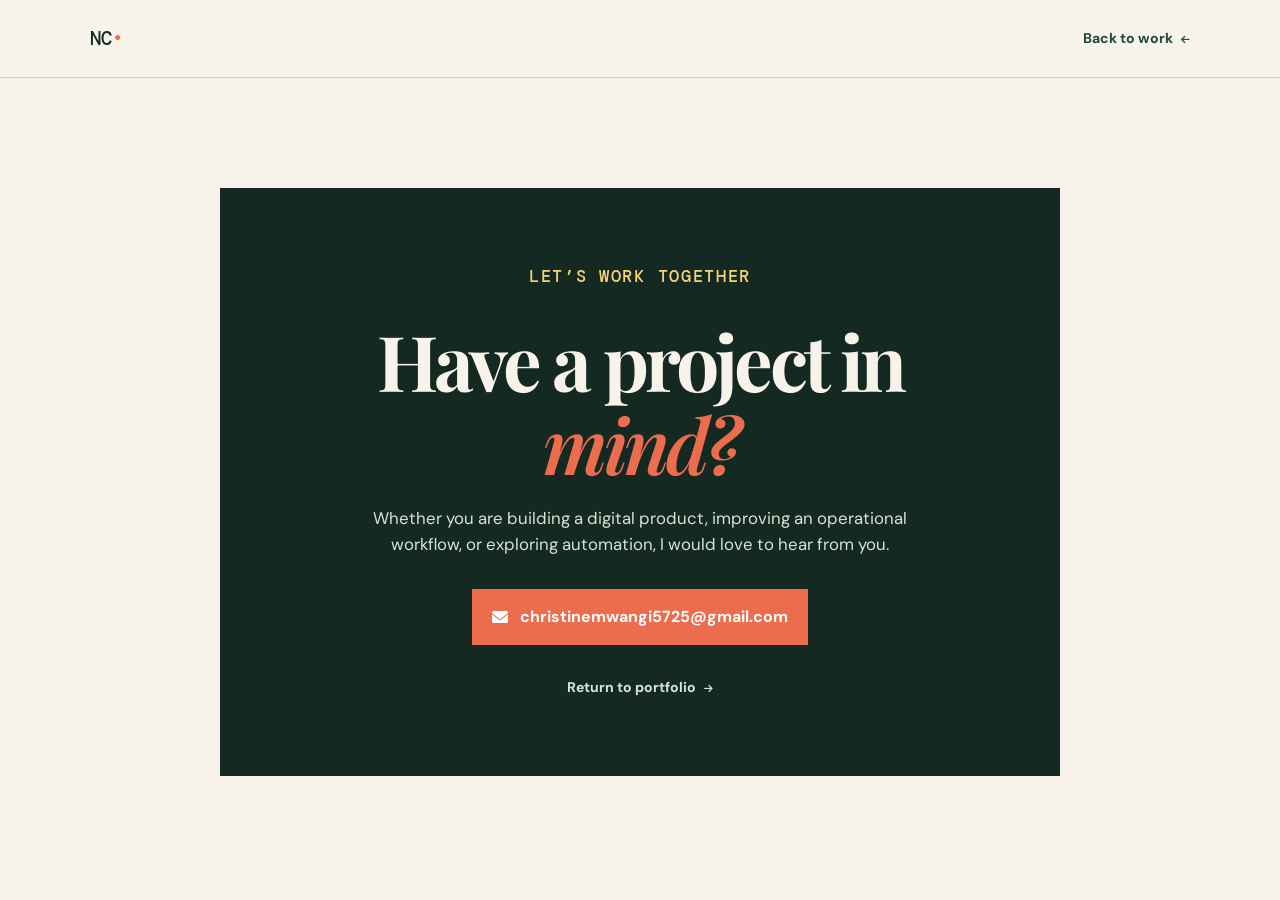
==== contact.html @ 2300c169 "feat: add contact page and update navigation links" ====
<!doctype html>
<html lang="en">
<head>
  <meta charset="utf-8">
  <meta name="viewport" content="width=device-width,initial-scale=1">
  <meta name="description" content="Contact Nyakio Christine, software engineer and automation developer.">
  <title>Contact | Nyakio Christine</title>
  <link rel="preconnect" href="https://fonts.googleapis.com">
  <link rel="preconnect" href="https://fonts.gstatic.com" crossorigin>
  <link href="https://fonts.googleapis.com/css2?family=DM+Mono:wght@400;500&family=DM+Sans:wght@400;500;600;700&family=Playfair+Display:ital,wght@0,600;0,700;1,600&display=swap" rel="stylesheet">
  <link rel="stylesheet" href="https://cdnjs.cloudflare.com/ajax/libs/font-awesome/6.0.0/css/all.min.css">
  <link rel="stylesheet" href="index.css">
</head>
<body>
  <nav class="navbar" aria-label="Main navigation"><a class="logo" href="index.html#home">NC<span>•</span></a><a href="index.html#projects" class="text-link">Back to work <i class="fas fa-arrow-left"></i></a></nav>
  <main class="contact-page"><section class="contact-panel"><p class="case-kicker">Let’s work together</p><h1>Have a project in <em>mind?</em></h1><p>Whether you are building a digital product, improving an operational workflow, or exploring automation, I would love to hear from you.</p><a class="contact-email" href="mailto:christinemwangi5725@gmail.com"><i class="fas fa-envelope"></i> christinemwangi5725@gmail.com</a><a class="text-link" href="index.html#home">Return to portfolio <i class="fas fa-arrow-right"></i></a></section></main>
</body>
</html>
---- index.css ----
.hero-mark > img{width:100%;height:100%;object-fit:cover;display:block;border-radius:50%;border:1px solid var(--line)}
.project-pair{display:grid;grid-template-columns:1fr;gap:2rem;margin-top:2rem}
.project-pair .feature-project{margin-top:0;display:grid}
.project-pair .feature-project:first-child{order:2}
.project-pair .feature-project:last-child{order:1}
.project-pair .project-art{min-height:360px}
.image-gallery{display:grid;grid-template-columns:repeat(3,minmax(0,1fr));gap:.35rem;padding:.75rem;background:#eef3ed}
.image-gallery img{width:100%;height:100%;min-width:0;object-fit:contain;display:block;background:#fff}
.slideshow{padding:0;background:#e8eee6;position:relative;display:flex;align-items:center;justify-content:center;aspect-ratio:16/10;min-height:0;height:auto}
.slideshow>img{width:100%;height:100%;object-fit:cover;padding:0;display:block}
.slide-button{position:absolute;top:50%;transform:translateY(-50%);width:2.5rem;height:2.5rem;border:0;border-radius:50%;background:rgba(21,41,35,.88);color:#fff;cursor:pointer;z-index:2}
.slide-button:hover{background:var(--coral)}
.slide-button.previous{left:1rem}.slide-button.next{right:1rem}
.slide-count{position:absolute;right:1rem;bottom:1rem;background:rgba(21,41,35,.88);color:#fff;padding:.35rem .55rem;font:500 .7rem var(--mono);z-index:2}
@media(max-width:950px){.project-pair{grid-template-columns:1fr}}
:root{--ink:#152923;--pine:#21483e;--moss:#9eb584;--cream:#f7f3ea;--paper:#fffdf8;--coral:#eb6d4d;--line:rgba(21,41,35,.16);--mono:'DM Mono',monospace}*{box-sizing:border-box;margin:0}html{scroll-behavior:smooth}body{background:var(--cream);color:var(--ink);font-family:'DM Sans',sans-serif;line-height:1.55}.navbar{height:78px;padding:0 7vw;display:flex;align-items:center;justify-content:space-between;border-bottom:1px solid var(--line);background:rgba(247,243,234,.94);backdrop-filter:blur(12px);position:fixed;inset:0 0 auto;z-index:10}.logo{font-family:var(--mono);font-size:1.2rem;font-weight:500;color:var(--ink);text-decoration:none}.logo span{color:var(--coral)}.nav-links{display:flex;gap:1.8rem;list-style:none}.nav-links a{color:var(--ink);font-size:.84rem;text-decoration:none}.nav-links a:hover,.text-link:hover{color:var(--coral)}.menu-btn{display:none;background:none;border:0;font-size:1.1rem;color:var(--ink)}.hero{min-height:100vh;padding:10rem 10vw 5rem;display:grid;grid-template-columns:1.2fr .8fr;gap:4rem;align-items:center;overflow:hidden}.eyebrow,.section-kicker,.project-number{font:500 .7rem var(--mono);letter-spacing:.09em}.eyebrow{display:flex;gap:.7rem;align-items:center;color:var(--pine);margin-bottom:1.5rem}.eyebrow span{width:22px;height:1px;background:var(--coral)}h1,h2,h3{line-height:1.08}h1,h2{font-family:'Playfair Display',serif}h1{max-width:760px;font-size:clamp(3.2rem,7vw,6.5rem);letter-spacing:-.055em}em{font-weight:600;color:var(--coral)}.intro{font-size:1.08rem;max-width:580px;margin:2rem 0;color:#40534e}.hero-btns{display:flex;align-items:center;gap:1.5rem;flex-wrap:wrap}.btn{display:inline-flex;gap:.8rem;align-items:center;background:var(--pine);color:white;padding:1rem 1.25rem;text-decoration:none;font-weight:600;font-size:.88rem;transition:.25s}.btn:hover{background:var(--coral);transform:translateY(-2px)}.text-link{color:var(--pine);font-weight:700;font-size:.88rem;text-decoration:none}.text-link i{font-size:.7em;margin-left:.35rem}.hero-mark{aspect-ratio:1;position:relative;max-width:410px;width:100%;justify-self:end;background:var(--pine);border-radius:52% 48% 42% 58% / 45% 42% 58% 55%;overflow:hidden;color:var(--cream)}.hero-mark p{position:absolute;top:35px;right:38px;font:1.3rem var(--mono);line-height:1.1;z-index:1}.hero-mark p span{font-size:.55rem;letter-spacing:.16em}.orb{position:absolute;border-radius:50%}.orb-one{width:71%;height:71%;background:var(--moss);left:-16%;bottom:-20%}.orb-two{width:36%;height:36%;background:var(--coral);right:10%;bottom:15%}.section-shell{padding:8rem 10vw}.about{background:var(--ink);color:var(--cream)}.section-kicker{color:var(--coral);margin-bottom:2rem}.about-grid{display:grid;grid-template-columns:1.2fr .8fr;gap:5rem;align-items:end}.about h2,.skills h2,.work-top h2,.writing h2,.contact h2{font-size:clamp(2.3rem,4.5vw,4.5rem);letter-spacing:-.045em}.about-grid p{font-size:1.08rem;color:#c6d0c8}.skills{background:var(--paper)}.skills>h2{max-width:720px;margin-bottom:3rem}.skills-grid{display:grid;grid-template-columns:repeat(3,1fr);border-top:1px solid var(--line)}.skill-card{padding:2.5rem 2rem 1rem;border-right:1px solid var(--line);min-height:245px}.skill-card:first-child{padding-left:0}.skill-card:last-child{border:0}.skill-card span{font:500 .7rem var(--mono);color:var(--coral)}.skill-card h3{font-size:1.25rem;margin:3.2rem 0 1rem}.skill-card p,.work-top>p,.writing-card p,.contact>div>p{color:#53635d}.work-top{display:flex;justify-content:space-between;align-items:end;margin-bottom:3rem}.work-top>p{max-width:270px;font-size:.9rem}.feature-project{display:grid;grid-template-columns:1.15fr .85fr;background:var(--paper);border:1px solid var(--line)}.project-art{min-height:460px;background:#d8e4c4;position:relative;overflow:hidden;padding:1.5rem;font:500 .64rem var(--mono);letter-spacing:.1em}.art-title{position:absolute;left:10%;bottom:8%;font:clamp(3rem,6vw,5.6rem)/.78 'Playfair Display',serif;letter-spacing:-.08em;color:var(--pine);z-index:2}.book{position:absolute;bottom:0;box-shadow:8px 1px 0 rgba(21,41,35,.14)}.book-a{left:38%;width:19%;height:60%;background:var(--coral);transform:rotate(-11deg)}.book-b{left:59%;width:18%;height:72%;background:#f7d377;transform:rotate(8deg)}.art-sun{width:115px;height:115px;background:var(--paper);border-radius:50%;position:absolute;right:11%;top:14%}.project-copy{padding:3.5rem;display:flex;flex-direction:column;align-items:flex-start;justify-content:center}.project-copy h3{font:clamp(2.2rem,4vw,3.8rem) 'Playfair Display',serif;letter-spacing:-.05em;margin:1.2rem 0}.project-copy>p:not(.project-number):not(.status){font-size:1.05rem;color:#4a5d56}.tags{display:flex;gap:.45rem;flex-wrap:wrap;margin:2rem 0}.tags span{padding:.45rem .65rem;background:#e8efe1;color:var(--pine);font:500 .68rem var(--mono)}.status{padding-top:1.3rem;border-top:1px solid var(--line);font-size:.8rem;color:#62736c}.status i{color:var(--coral);margin-right:.35rem}.writing{background:#edf0e6;display:grid;grid-template-columns:1.15fr .85fr;gap:4rem;align-items:center}.writing-card{background:var(--paper);padding:2.5rem;border-bottom:4px solid var(--coral)}.writing-card>i{color:var(--coral);font-size:1.3rem}.writing-card h3{font-size:1.45rem;margin:2.5rem 0 .8rem}.writing-card .text-link{display:block;margin-top:1.8rem}.contact{padding:8rem 10vw;background:var(--pine);text-align:center;color:var(--cream)}.contact>div{max-width:700px;margin:auto}.contact h2{margin-bottom:1.5rem}.contact>div>p{color:#d9e3d4;margin:auto auto 2rem;max-width:530px}.contact .btn{background:var(--coral)}.contact .btn:hover{background:var(--paper);color:var(--pine)}.copy-email{display:block;margin:2rem auto 0;background:none;border:0;color:#d9e3d4;font:500 .75rem var(--mono);cursor:pointer}.copy-email i{margin-left:.4rem}#copyMessage{display:block;height:1.2rem;margin-top:.5rem;color:#f7d377;font-size:.8rem}footer{padding:2rem 7vw;display:flex;justify-content:space-between;align-items:center;color:#607069;font-size:.8rem}footer div{display:flex;gap:1rem}footer a{color:var(--ink)}
@media(max-width:750px){.navbar{padding:0 6vw}.menu-btn{display:block}.nav-links{display:none;position:absolute;top:77px;left:0;right:0;background:var(--paper);padding:1.5rem 6vw;flex-direction:column;gap:1rem;border-bottom:1px solid var(--line)}.nav-links.active{display:flex}.hero{grid-template-columns:1fr;padding:8rem 7vw 4rem;gap:3rem}.hero-mark{justify-self:start;width:260px}.section-shell,.contact{padding:5.5rem 7vw}.about-grid,.writing,.feature-project{grid-template-columns:1fr;gap:2rem}.work-top{display:block}.work-top>p{margin-top:1.2rem}.skills-grid{grid-template-columns:1fr}.skill-card,.skill-card:first-child{padding:1.8rem 0;border-right:0;border-bottom:1px solid var(--line);min-height:0}.skill-card:last-child{border-bottom:0}.skill-card h3{margin:1.3rem 0 .7rem}.project-art{min-height:360px}.project-copy{padding:2.2rem}.writing-card{padding:2rem}footer{padding:1.5rem 7vw;gap:1rem;flex-wrap:wrap}}
.project-art.slideshow{min-height:0;height:auto;aspect-ratio:16 / 10;align-self:start;padding:0}
.project-art.slideshow > img{height:100%;object-fit:contain;padding:1rem;background:#e8eee6}
.about-grid div p + p{margin-top:1.15rem}
.hero{padding:8rem 8vw 3.5rem}
.hero h1{font-size:clamp(2.8rem,5.5vw,5.5rem)}
.section-shell{padding:5rem 8vw}
.hero{padding:6.5rem 8vw 3rem}
@media(max-width:750px){.section-shell{padding:4rem 7vw}.hero{padding:6rem 7vw 2.5rem}.hero h1{font-size:clamp(2.8rem,12vw,4rem)}}
.her-ai-project{margin-bottom:2rem}.her-ai-art{padding:0;min-height:0;align-self:stretch;background:#e8eee6}.her-ai-art img{width:100%;height:100%;min-height:410px;display:block;object-fit:cover}.project-number{margin:0;color:var(--coral);font:500 .7rem var(--mono);letter-spacing:.09em;text-transform:uppercase}.project-outcome{margin:-.6rem 0 1.8rem;padding-top:1rem;border-top:1px solid var(--line);font-size:.91rem!important;line-height:1.55}.project-outcome strong{color:var(--pine)}
@media(max-width:750px){.her-ai-art img{min-height:0;aspect-ratio:16/10}.her-ai-project{margin-bottom:1.5rem}}
.projects{padding-top:3.75rem;padding-bottom:3.75rem}.projects .work-top{margin-bottom:2rem}.projects .work-top h2{font-size:clamp(2.2rem,3.8vw,3.7rem)}.projects .project-copy{padding:2.75rem}.projects .project-copy h3{font-size:clamp(1.9rem,3.2vw,3rem);margin:.9rem 0}.projects .project-copy>p:not(.project-number):not(.status){font-size:.98rem}.projects .tags{margin:1.5rem 0}
@media(max-width:750px){.projects{padding-top:3rem;padding-bottom:3rem}.projects .work-top{margin-bottom:1.5rem}.projects .project-copy{padding:2rem}}
.more-projects>h2{max-width:none;font-size:clamp(2rem,3.25vw,3.35rem);white-space:nowrap}.projects .project-copy{padding:2.1rem 2.35rem}.projects .project-copy h3{font-size:clamp(1.7rem,2.45vw,2.4rem);margin:.65rem 0}.projects .project-copy>p:not(.project-number):not(.status){font-size:.92rem;line-height:1.5}.projects .tags{margin:1.1rem 0}.her-ai-art img{min-height:340px}.projects .project-outcome{margin:-.25rem 0 1.2rem;padding-top:.75rem;font-size:.84rem!important}
@media(max-width:750px){.more-projects>h2{white-space:normal;font-size:clamp(2rem,9vw,3rem)}.projects .project-copy{padding:1.7rem}.her-ai-art img{min-height:0}}
.zuri-project{margin-bottom:2rem}.zuri-art{padding:0;min-height:0;align-self:stretch;background:#e8eee6}.zuri-art img{width:100%;height:100%;min-height:340px;display:block;object-fit:cover;object-position:center}
.case-study{padding:8rem 8vw 5rem}.case-hero{display:grid;grid-template-columns:.9fr 1.1fr;gap:4rem;align-items:end;margin-bottom:5rem}.case-kicker{color:var(--coral);font:500 .72rem var(--mono);letter-spacing:.1em;text-transform:uppercase}.case-hero h1{font-size:clamp(3rem,6vw,5.8rem);margin:.8rem 0 1.4rem}.case-lede{max-width:600px;font-size:1.13rem;color:#40534e}.case-hero img{width:100%;display:block;border:1px solid var(--line)}.case-overview{display:grid;grid-template-columns:repeat(3,1fr);border-top:1px solid var(--line);border-bottom:1px solid var(--line);margin-bottom:5rem}.case-overview div{padding:1.5rem 1.3rem;border-right:1px solid var(--line)}.case-overview div:first-child{padding-left:0}.case-overview div:last-child{border:0}.case-overview span{display:block;color:var(--coral);font:500 .68rem var(--mono);letter-spacing:.08em;text-transform:uppercase;margin-bottom:.45rem}.case-overview p{color:#40534e}.case-section{margin:0 auto 5rem;max-width:1100px}.case-section h2{font:clamp(2.2rem,4vw,4rem) 'Playfair Display',serif;letter-spacing:-.05em;margin-bottom:1.2rem}.case-section>p{max-width:700px;color:#40534e;font-size:1.05rem}.workflow{display:grid;grid-template-columns:repeat(5,1fr);gap:0;margin-top:2.3rem}.workflow div{padding:1.35rem 1.1rem;border:1px solid var(--line);margin-left:-1px;background:var(--paper)}.workflow span{display:block;color:var(--coral);font:500 .7rem var(--mono);margin-bottom:.75rem}.workflow h3{font-size:1rem}.case-gallery{display:grid;grid-template-columns:repeat(2,1fr);gap:1.25rem;margin-top:2.2rem}.case-shot{background:var(--paper);border:1px solid var(--line)}.case-shot.wide{grid-column:1/-1}.case-shot img{width:100%;display:block}.case-shot figcaption{padding:1rem 1.1rem;color:#40534e;font-size:.88rem}.case-shot strong{display:block;color:var(--ink);margin-bottom:.18rem}.case-note{background:var(--ink);color:var(--cream);padding:2.5rem;max-width:1100px;margin:0 auto}.case-note h2{font:clamp(2rem,3.6vw,3.5rem) 'Playfair Display',serif;margin-bottom:.8rem}.case-note p{max-width:750px;color:#d9e3d4}.case-back{display:inline-block;margin-top:1.5rem;color:var(--cream)}
@media(max-width:750px){.zuri-art img{min-height:0;aspect-ratio:16/10}.case-study{padding:6rem 7vw 3rem}.case-hero{grid-template-columns:1fr;gap:2rem;margin-bottom:3.5rem}.case-overview{grid-template-columns:1fr;margin-bottom:3.5rem}.case-overview div,.case-overview div:first-child{padding:1rem 0;border-right:0;border-bottom:1px solid var(--line)}.case-overview div:last-child{border-bottom:0}.workflow{grid-template-columns:1fr}.workflow div{margin-top:-1px;margin-left:0}.case-gallery{grid-template-columns:1fr}.case-shot.wide{grid-column:auto}.case-section{margin-bottom:3.5rem}.case-note{padding:2rem}}
.case-study{padding:6rem 8vw 3.75rem}.case-hero{gap:3rem;margin-bottom:3.5rem}.case-hero h1{font-size:clamp(2.6rem,4.8vw,4.5rem);margin:.55rem 0 1rem}.case-lede{font-size:1rem;line-height:1.5}.case-overview{margin-bottom:3.5rem}.case-overview div{padding:1.15rem 1rem}.case-section{margin-bottom:3.5rem}.case-section h2{font-size:clamp(1.9rem,3.2vw,3rem);margin-bottom:.85rem}.case-section>p{font-size:.98rem;line-height:1.5}.workflow{margin-top:1.6rem}.workflow div{padding:1rem .85rem}.workflow span{margin-bottom:.5rem}.workflow h3{font-size:.92rem}.case-gallery{gap:1rem;margin-top:1.6rem}.case-shot figcaption{padding:.75rem .9rem;font-size:.82rem}.case-note{padding:2rem}.case-note h2{font-size:clamp(1.8rem,3vw,2.7rem)}
@media(max-width:750px){.case-study{padding:5rem 7vw 2.5rem}.case-hero{gap:1.5rem;margin-bottom:2.75rem}.case-hero h1{font-size:clamp(2.45rem,11vw,3.5rem)}.case-overview,.case-section{margin-bottom:2.75rem}.case-note{padding:1.6rem}}
.case-detail-grid{display:grid;grid-template-columns:repeat(3,1fr);gap:1rem;margin-top:1.6rem}.case-detail-grid article{padding:1.2rem;background:var(--paper);border:1px solid var(--line)}.case-detail-grid span{color:var(--coral);font:500 .68rem var(--mono);letter-spacing:.08em;text-transform:uppercase}.case-detail-grid h3{font-size:1.03rem;margin:.65rem 0 .55rem}.case-detail-grid p,.case-caption{color:#40534e;font-size:.88rem;line-height:1.5}.case-detail-grid code{font:500 .8rem var(--mono);color:var(--pine)}.case-caption{margin-top:1rem;max-width:850px}
@media(max-width:750px){.case-detail-grid{grid-template-columns:1fr}.case-detail-grid article{padding:1rem}}
.tech-stack{grid-template-columns:repeat(4,1fr)}
@media(max-width:950px){.tech-stack{grid-template-columns:repeat(2,1fr)}}
@media(max-width:750px){.tech-stack{grid-template-columns:1fr}}
.contact-page{min-height:100vh;display:grid;place-items:center;padding:8rem 8vw 4rem}.contact-panel{width:min(100%,840px);padding:clamp(2rem,6vw,5rem);background:var(--ink);color:var(--cream);text-align:center}.contact-panel .case-kicker{color:#f7d377}.contact-panel h1{font-size:clamp(2.8rem,6vw,5rem);letter-spacing:-.05em;margin:.7rem auto 1.25rem;max-width:700px}.contact-panel p{max-width:540px;margin:0 auto 2rem;color:#d9e3d4;font-size:1.05rem}.contact-email{display:inline-flex;align-items:center;gap:.7rem;background:var(--coral);color:#fff;padding:1rem 1.25rem;text-decoration:none;font-weight:700;word-break:break-all}.contact-email:hover{background:var(--paper);color:var(--pine)}.contact-page .text-link{display:block;margin-top:2rem;color:#d9e3d4}
@media(max-width:750px){.contact-page{padding:6rem 7vw 2.5rem}.contact-panel{padding:2.5rem 1.5rem}.contact-panel p{font-size:.98rem}}
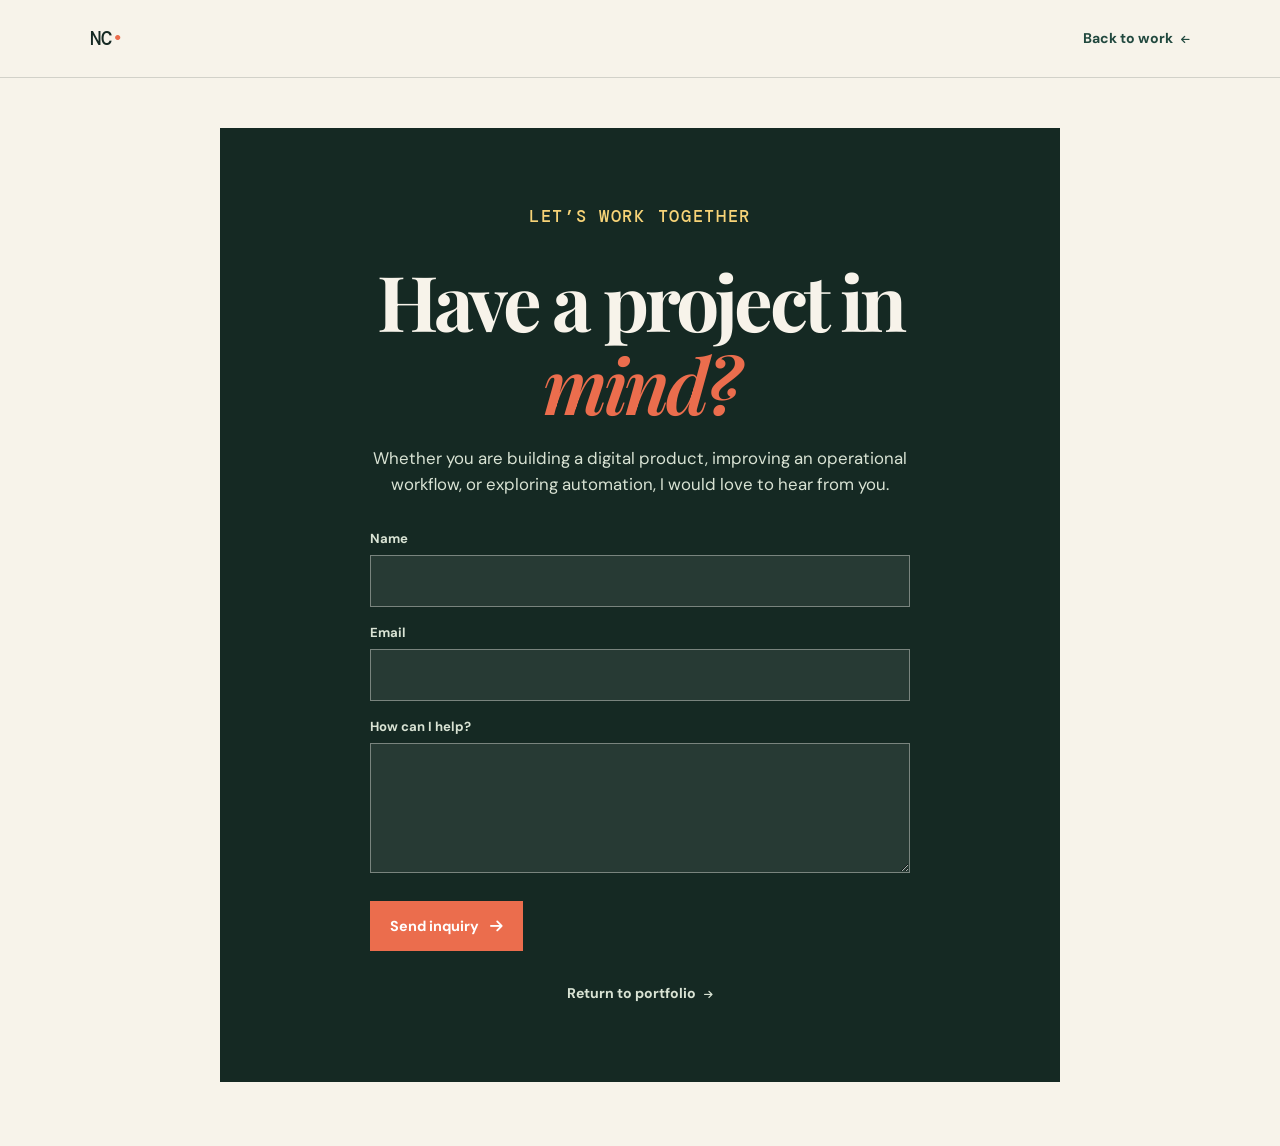
==== commit a688b501: "feat: enhance contact page with form and update footer link" ====
--- a/contact.html
+++ b/contact.html
@@ -13,6 +13,6 @@
 </head>
 <body>
   <nav class="navbar" aria-label="Main navigation"><a class="logo" href="index.html#home">NC<span>•</span></a><a href="index.html#projects" class="text-link">Back to work <i class="fas fa-arrow-left"></i></a></nav>
-  <main class="contact-page"><section class="contact-panel"><p class="case-kicker">Let’s work together</p><h1>Have a project in <em>mind?</em></h1><p>Whether you are building a digital product, improving an operational workflow, or exploring automation, I would love to hear from you.</p><a class="contact-email" href="mailto:christinemwangi5725@gmail.com"><i class="fas fa-envelope"></i> christinemwangi5725@gmail.com</a><a class="text-link" href="index.html#home">Return to portfolio <i class="fas fa-arrow-right"></i></a></section></main>
+  <main class="contact-page"><section class="contact-panel"><p class="case-kicker">Let’s work together</p><h1>Have a project in <em>mind?</em></h1><p>Whether you are building a digital product, improving an operational workflow, or exploring automation, I would love to hear from you.</p><form class="contact-form" action="https://formspree.io/f/mgaaayog" method="post"><input type="hidden" name="_subject" value="New portfolio inquiry"><label for="name">Name</label><input id="name" name="name" type="text" autocomplete="name" required maxlength="100"><label for="email">Email</label><input id="email" name="email" type="email" autocomplete="email" required maxlength="254"><label for="message">How can I help?</label><textarea id="message" name="message" required maxlength="5000"></textarea><div class="website-field" aria-hidden="true"><label for="website">Website</label><input id="website" name="website" type="text" tabindex="-1" autocomplete="off"></div><button class="contact-submit" type="submit">Send inquiry <i class="fas fa-arrow-right"></i></button></form><a class="text-link" href="index.html#home">Return to portfolio <i class="fas fa-arrow-right"></i></a></section></main>
 </body>
 </html>
--- a/index.css
+++ b/index.css
@@ -40,4 +40,5 @@
 @media(max-width:950px){.tech-stack{grid-template-columns:repeat(2,1fr)}}
 @media(max-width:750px){.tech-stack{grid-template-columns:1fr}}
 .contact-page{min-height:100vh;display:grid;place-items:center;padding:8rem 8vw 4rem}.contact-panel{width:min(100%,840px);padding:clamp(2rem,6vw,5rem);background:var(--ink);color:var(--cream);text-align:center}.contact-panel .case-kicker{color:#f7d377}.contact-panel h1{font-size:clamp(2.8rem,6vw,5rem);letter-spacing:-.05em;margin:.7rem auto 1.25rem;max-width:700px}.contact-panel p{max-width:540px;margin:0 auto 2rem;color:#d9e3d4;font-size:1.05rem}.contact-email{display:inline-flex;align-items:center;gap:.7rem;background:var(--coral);color:#fff;padding:1rem 1.25rem;text-decoration:none;font-weight:700;word-break:break-all}.contact-email:hover{background:var(--paper);color:var(--pine)}.contact-page .text-link{display:block;margin-top:2rem;color:#d9e3d4}
+ .contact-form{max-width:540px;margin:0 auto;text-align:left}.contact-form label{display:block;margin:1rem 0 .35rem;color:#d9e3d4;font-size:.82rem;font-weight:700}.contact-form input,.contact-form textarea{width:100%;padding:.8rem;border:1px solid rgba(255,253,248,.38);border-radius:0;background:rgba(255,253,248,.08);color:var(--cream);font:inherit}.contact-form textarea{min-height:130px;resize:vertical}.contact-form input:focus,.contact-form textarea:focus{outline:2px solid #f7d377;outline-offset:2px}.website-field{position:absolute;left:-10000px;width:1px;height:1px;overflow:hidden}.contact-submit{display:inline-flex;align-items:center;gap:.7rem;margin-top:1.25rem;padding:1rem 1.25rem;border:0;background:var(--coral);color:#fff;font:700 .9rem 'DM Sans',sans-serif;cursor:pointer}.contact-submit:hover:not(:disabled){background:var(--paper);color:var(--pine)}.contact-submit:disabled{opacity:.7;cursor:wait}.form-status{min-height:1.5rem;margin:1rem 0 0!important;color:#f7d377!important;font-size:.9rem!important}
 @media(max-width:750px){.contact-page{padding:6rem 7vw 2.5rem}.contact-panel{padding:2.5rem 1.5rem}.contact-panel p{font-size:.98rem}}
